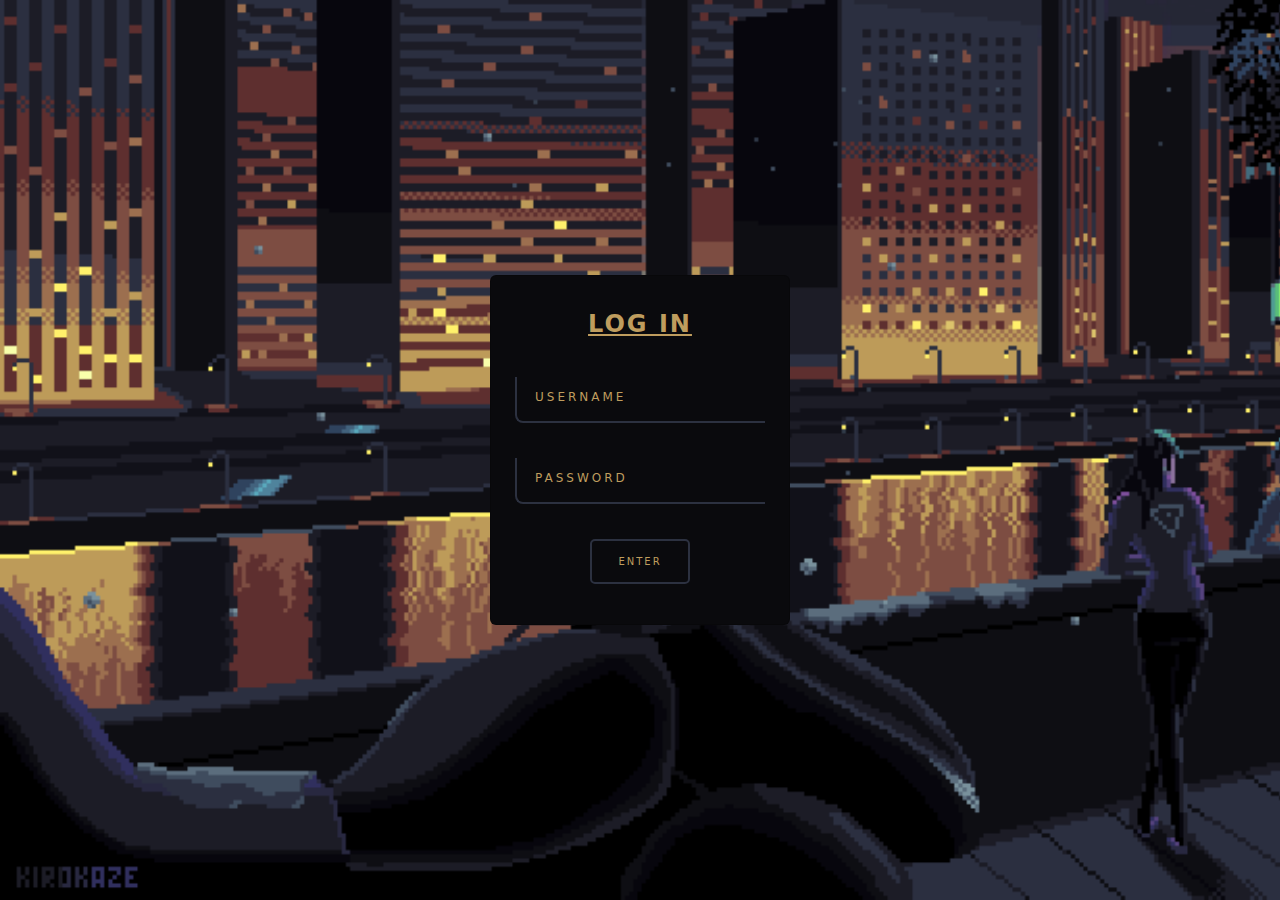
==== index.html @ 978ed66e "Login and Home Page Add" ====
<!DOCTYPE html>
<html lang="en">
<head>
    <meta charset="UTF-8">
    <meta name="viewport" content="width=device-width, initial-scale=1.0">
    <link rel="stylesheet" href="/src/frontend/css/style.css">
    <script src="https://cdn.jsdelivr.net/npm/bootstrap@5.3.3/dist/js/bootstrap.bundle.min.js" integrity="sha384-YvpcrYf0tY3lHB60NNkmXc5s9fDVZLESaAA55NDzOxhy9GkcIdslK1eN7N6jIeHz" crossorigin="anonymous"></script>
    <link href="https://cdn.jsdelivr.net/npm/bootstrap@5.3.3/dist/css/bootstrap.min.css" rel="stylesheet" integrity="sha384-QWTKZyjpPEjISv5WaRU9OFeRpok6YctnYmDr5pNlyT2bRjXh0JMhjY6hW+ALEwIH" crossorigin="anonymous">
    <title>PixelHub</title>
</head>
<body>
    <main>
        <div class="container">
            <div class="card">
                <a class="login">Log in</a>
                <div class="inputBox">
                    <input type="text" required="required">
                    <span class="user">Username</span>
                </div>
                <div class="inputBox">
                    <input type="password" required="required">
                    <span>Password</span>
                </div>
                <a href="src/frontend/pages/home.html"><button class="enter">Enter</button></a>
            </div>
        </div>
    </main>
    <footer></footer>
</body>
</html>
---- src/frontend/css/style.css ----
* {
    margin: 0;
    padding: 0;
    box-sizing: border-box;
}

body {
    display: flex;
    justify-content: center;
    align-items: center;
    min-height: 100vh;
    background-image: url('/src/frontend/img/background/login_fondo.gif');
    background-repeat: no-repeat;
    background-size: cover;
}

.login {
    color: #BF9D5E;
    text-transform: uppercase;
    letter-spacing: 2px;
    display: block;
    font-weight: bold;
    font-size: x-large;
}

.card {
    display: flex;
    justify-content: center;
    align-items: center;
    min-height: 350px;
    width: 300px;
    flex-direction: column;
    gap: 35px;
    background: #0A0A0D !important;
    border-radius: 8px;
}

.inputBox {
    position: relative;
    width: 250px;
}

.inputBox input {
    width: 100%;
    padding: 10px;
    outline: none;
    border: none;
    color: #BF9D5E;
    font-size: 1em;
    background: transparent;
    border-left: 2px solid #2C3140;
    border-bottom: 2px solid #2C3140;
    transition: 0.1s;
    border-bottom-left-radius: 8px;
}

.inputBox span {
    margin-top: 5px;
    position: absolute;
    left: 0;
    transform: translateY(-4px);
    margin-left: 10px;
    padding: 10px;
    pointer-events: none;
    font-size: 12px;
    color: #BF9D5E;
    text-transform: uppercase;
    transition: 0.5s;
    letter-spacing: 3px;
    border-radius: 8px;
}

.inputBox input:valid~span,
.inputBox input:focus~span {
    transform: translateX(113px) translateY(-15px);
    font-size: 0.8em;
    padding: 5px 10px;
    background: #0A0A0D;
    letter-spacing: 0.2em;
    color: #BF9D5E;
    border: 2px;
}

.inputBox input:valid,
.inputBox input:focus {
    border: 2px solid #BF9D5E;
    border-radius: 8px;
}

.enter {
    height: 45px;
    width: 100px;
    border-radius: 5px;
    border: 2px solid #2C3140;
    cursor: pointer;
    background-color: transparent;
    transition: 0.5s;
    text-transform: uppercase;
    color: #BF9D5E;
    font-size: 10px;
    letter-spacing: 2px;
    margin-bottom: 1em;
}

.enter:hover {
    background-color: #2C3140;
    color: #BF9D5E;
    border: 2px solid #BF9D5E;
}
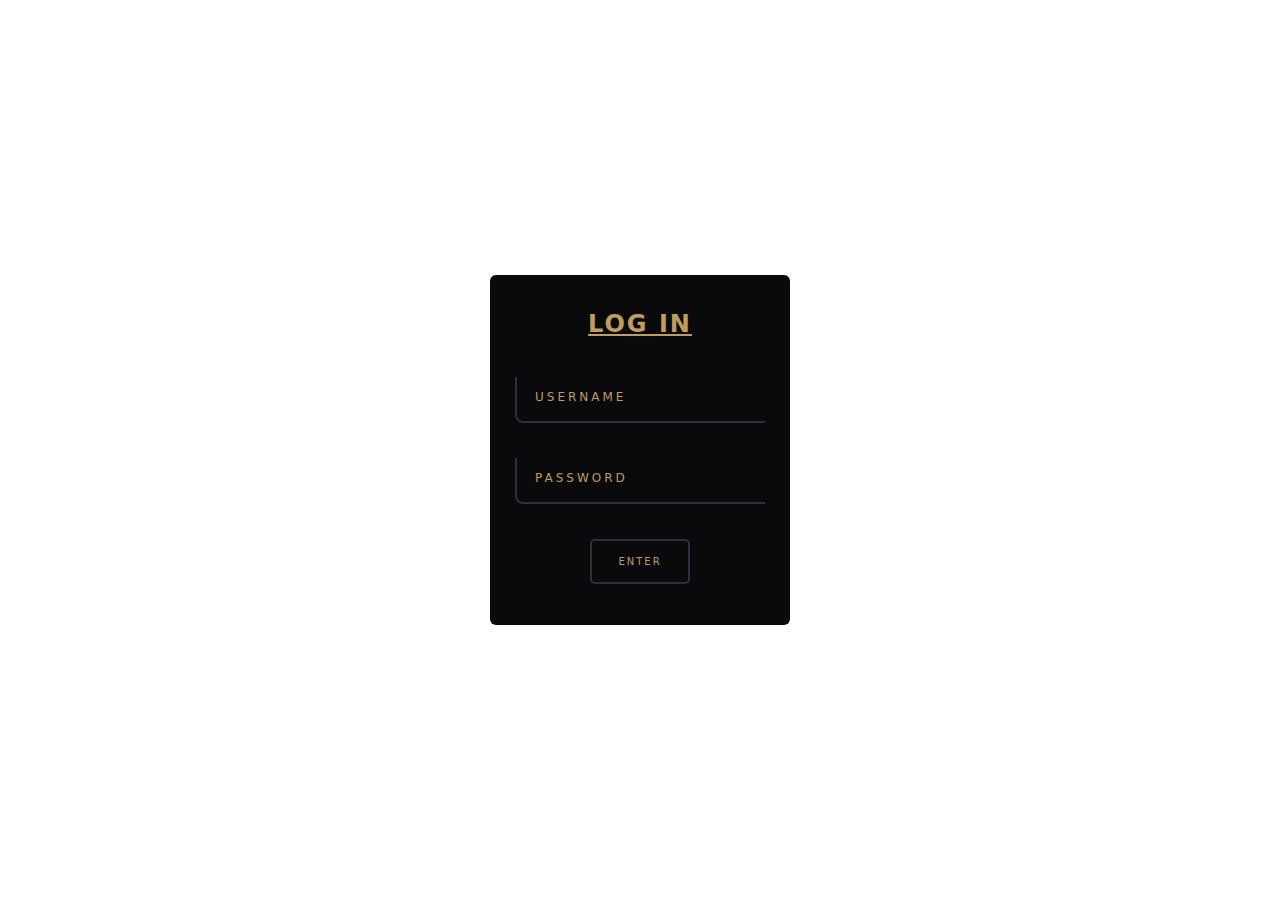
==== commit 00a5dca2: "redirection src" ====
--- a/index.html
+++ b/index.html
@@ -3,7 +3,7 @@
 <head>
     <meta charset="UTF-8">
     <meta name="viewport" content="width=device-width, initial-scale=1.0">
-    <link rel="stylesheet" href="/src/frontend/css/style.css">
+    <link rel="stylesheet" href="src/frontend/css/style.css">
     <script src="https://cdn.jsdelivr.net/npm/bootstrap@5.3.3/dist/js/bootstrap.bundle.min.js" integrity="sha384-YvpcrYf0tY3lHB60NNkmXc5s9fDVZLESaAA55NDzOxhy9GkcIdslK1eN7N6jIeHz" crossorigin="anonymous"></script>
     <link href="https://cdn.jsdelivr.net/npm/bootstrap@5.3.3/dist/css/bootstrap.min.css" rel="stylesheet" integrity="sha384-QWTKZyjpPEjISv5WaRU9OFeRpok6YctnYmDr5pNlyT2bRjXh0JMhjY6hW+ALEwIH" crossorigin="anonymous">
     <title>PixelHub</title>
--- a/src/frontend/css/style.css
+++ b/src/frontend/css/style.css
@@ -9,7 +9,7 @@
     justify-content: center;
     align-items: center;
     min-height: 100vh;
-    background-image: url('/src/frontend/img/background/login_fondo.gif');
+    background-image: url('src/frontend/img/background/login_fondo.gif');
     background-repeat: no-repeat;
     background-size: cover;
 }
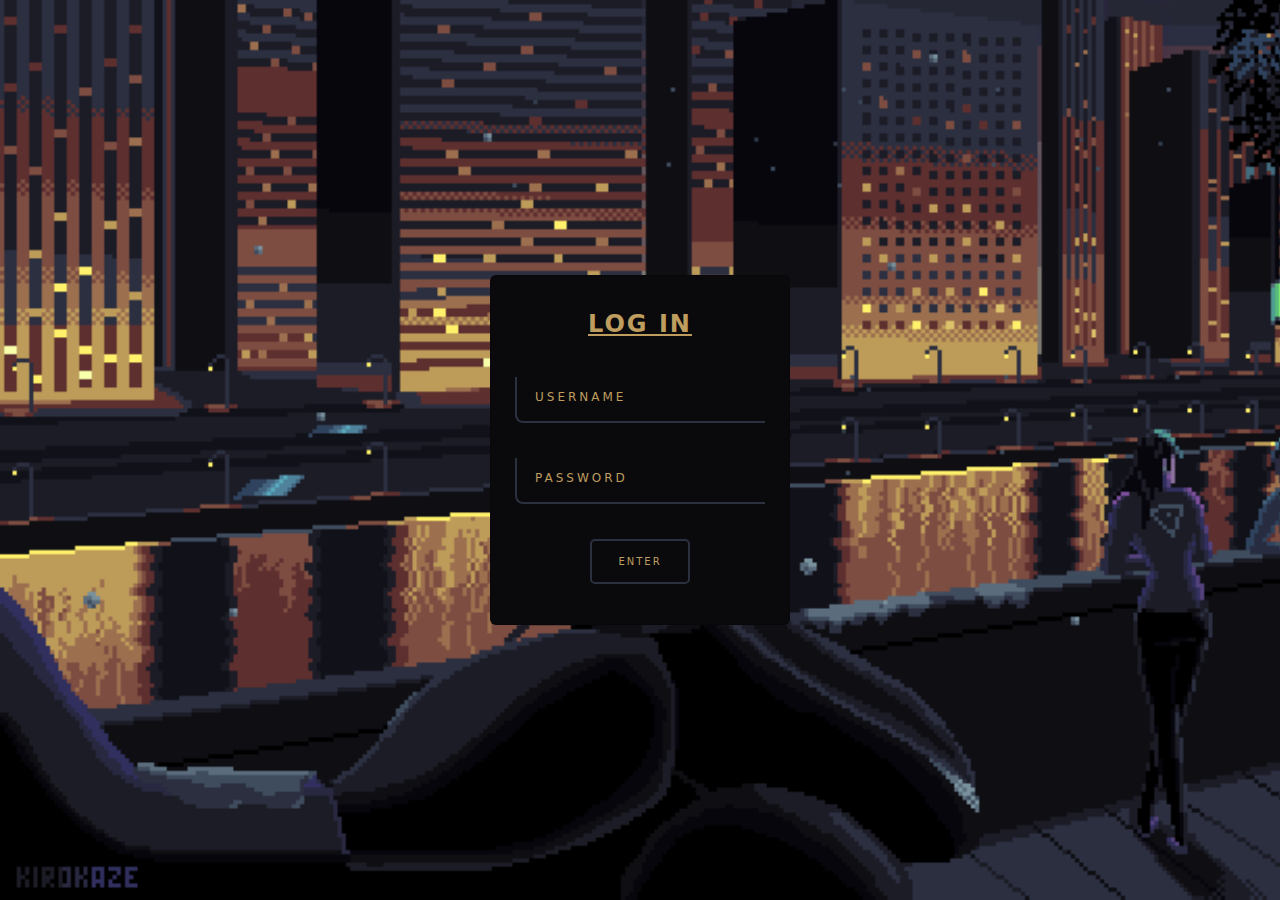
==== commit 6e3d0447: "update" ====
--- a/index.html
+++ b/index.html
@@ -3,7 +3,7 @@
 <head>
     <meta charset="UTF-8">
     <meta name="viewport" content="width=device-width, initial-scale=1.0">
-    <link rel="stylesheet" href="src/frontend/css/style.css">
+    <link rel="stylesheet" href="/src/frontend/css/style.css">
     <script src="https://cdn.jsdelivr.net/npm/bootstrap@5.3.3/dist/js/bootstrap.bundle.min.js" integrity="sha384-YvpcrYf0tY3lHB60NNkmXc5s9fDVZLESaAA55NDzOxhy9GkcIdslK1eN7N6jIeHz" crossorigin="anonymous"></script>
     <link href="https://cdn.jsdelivr.net/npm/bootstrap@5.3.3/dist/css/bootstrap.min.css" rel="stylesheet" integrity="sha384-QWTKZyjpPEjISv5WaRU9OFeRpok6YctnYmDr5pNlyT2bRjXh0JMhjY6hW+ALEwIH" crossorigin="anonymous">
     <title>PixelHub</title>
@@ -21,7 +21,7 @@
                     <input type="password" required="required">
                     <span>Password</span>
                 </div>
-                <a href="src/frontend/pages/home.html"><button class="enter">Enter</button></a>
+                <a href="/src/frontend/pages/home.html"><button class="enter">Enter</button></a>
             </div>
         </div>
     </main>
--- a/src/frontend/css/style.css
+++ b/src/frontend/css/style.css
@@ -9,7 +9,7 @@
     justify-content: center;
     align-items: center;
     min-height: 100vh;
-    background-image: url('src/frontend/img/background/login_fondo.gif');
+    background-image: url('/src/frontend/img/background/login_fondo.gif');
     background-repeat: no-repeat;
     background-size: cover;
 }
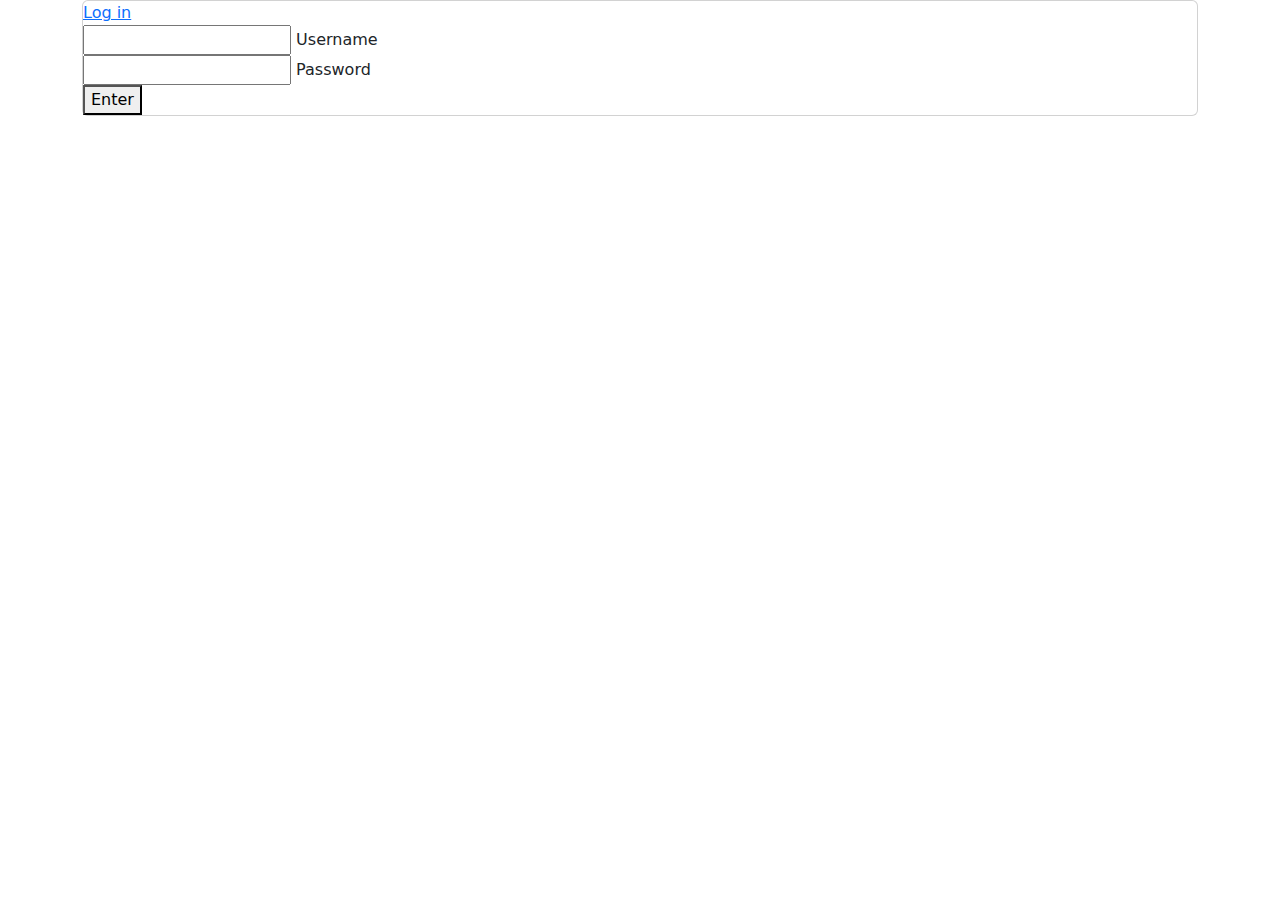
==== commit c6a5b6ab: "src Update" ====
--- a/index.html
+++ b/index.html
@@ -3,7 +3,7 @@
 <head>
     <meta charset="UTF-8">
     <meta name="viewport" content="width=device-width, initial-scale=1.0">
-    <link rel="stylesheet" href="/src/frontend/css/style.css">
+    <link rel="stylesheet" href="/PixelHub/src/frontend/css/style.css">
     <script src="https://cdn.jsdelivr.net/npm/bootstrap@5.3.3/dist/js/bootstrap.bundle.min.js" integrity="sha384-YvpcrYf0tY3lHB60NNkmXc5s9fDVZLESaAA55NDzOxhy9GkcIdslK1eN7N6jIeHz" crossorigin="anonymous"></script>
     <link href="https://cdn.jsdelivr.net/npm/bootstrap@5.3.3/dist/css/bootstrap.min.css" rel="stylesheet" integrity="sha384-QWTKZyjpPEjISv5WaRU9OFeRpok6YctnYmDr5pNlyT2bRjXh0JMhjY6hW+ALEwIH" crossorigin="anonymous">
     <title>PixelHub</title>
@@ -21,7 +21,7 @@
                     <input type="password" required="required">
                     <span>Password</span>
                 </div>
-                <a href="/src/frontend/pages/home.html"><button class="enter">Enter</button></a>
+                <a href="/PixelHub/src/frontend/pages/home.html"><button class="enter">Enter</button></a>
             </div>
         </div>
     </main>
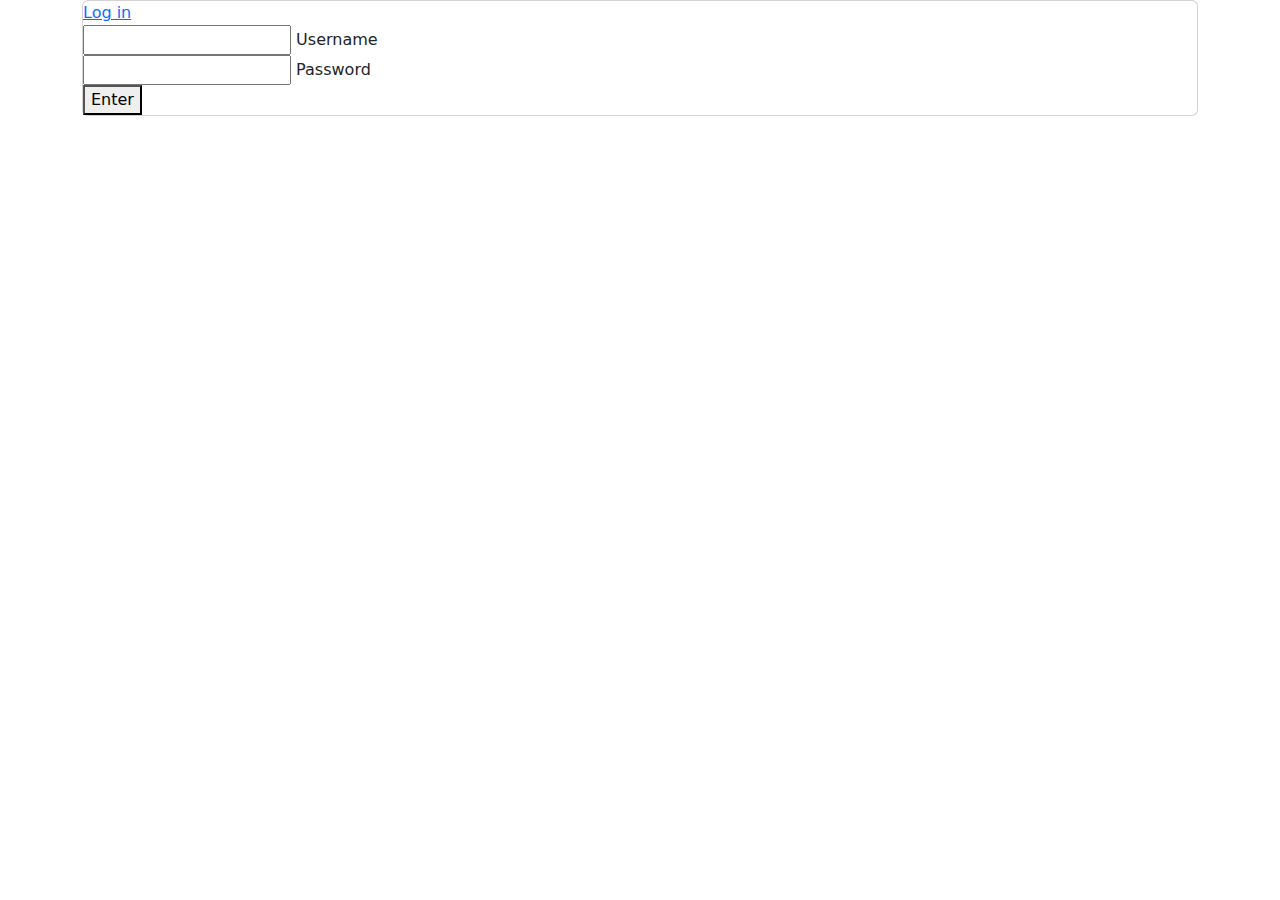
==== commit e6a70efc: "Add new Font and Logo" ====
--- a/index.html
+++ b/index.html
@@ -4,8 +4,12 @@
     <meta charset="UTF-8">
     <meta name="viewport" content="width=device-width, initial-scale=1.0">
     <link rel="stylesheet" href="/PixelHub/src/frontend/css/style.css">
+    <link rel="shortcut icon" href="/PixelHub/src/frontend/img/logo/PixelHubLogo.ico" type="image/x-icon">
     <script src="https://cdn.jsdelivr.net/npm/bootstrap@5.3.3/dist/js/bootstrap.bundle.min.js" integrity="sha384-YvpcrYf0tY3lHB60NNkmXc5s9fDVZLESaAA55NDzOxhy9GkcIdslK1eN7N6jIeHz" crossorigin="anonymous"></script>
     <link href="https://cdn.jsdelivr.net/npm/bootstrap@5.3.3/dist/css/bootstrap.min.css" rel="stylesheet" integrity="sha384-QWTKZyjpPEjISv5WaRU9OFeRpok6YctnYmDr5pNlyT2bRjXh0JMhjY6hW+ALEwIH" crossorigin="anonymous">
+    <link rel="preconnect" href="https://fonts.googleapis.com">
+    <link rel="preconnect" href="https://fonts.gstatic.com" crossorigin>
+    <link href="https://fonts.googleapis.com/css2?family=Barlow:ital,wght@0,100;0,200;0,300;0,400;0,500;0,600;0,700;0,800;0,900;1,100;1,200;1,300;1,400;1,500;1,600;1,700;1,800;1,900&display=swap" rel="stylesheet">
     <title>PixelHub</title>
 </head>
 <body>
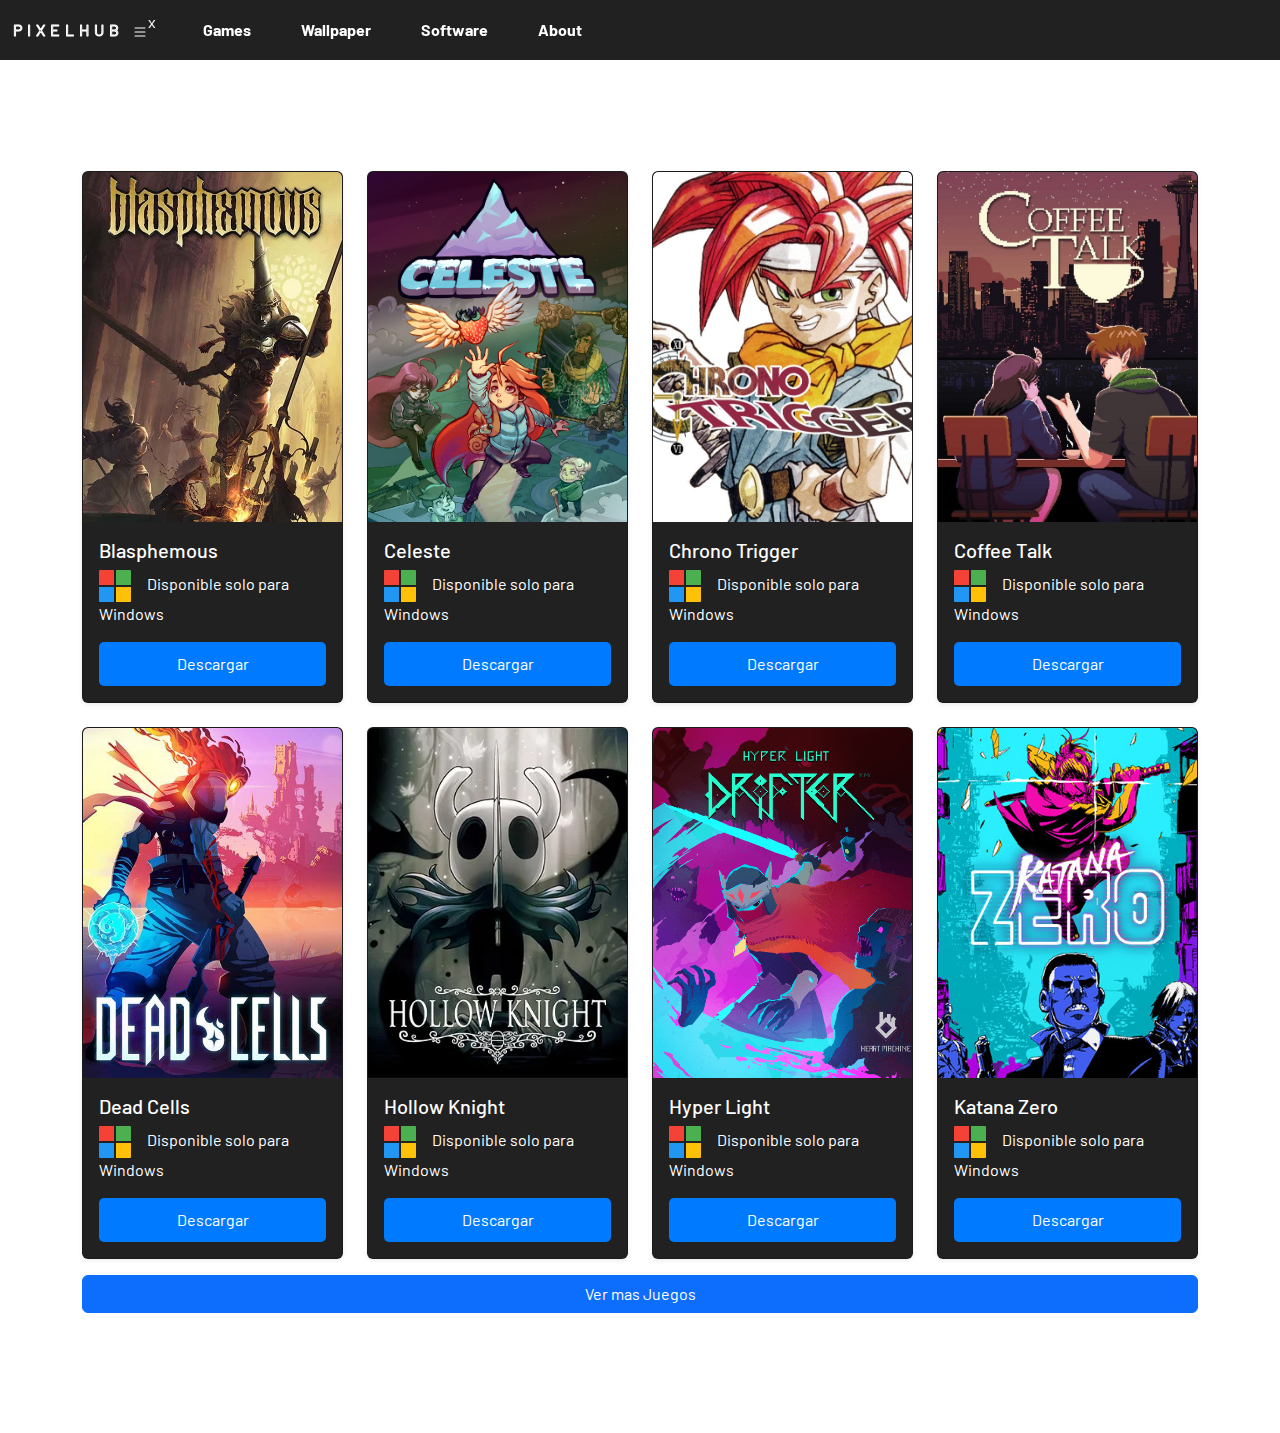
==== commit d9b6ead6: "new index" ====
--- a/index.html
+++ b/index.html
@@ -3,8 +3,9 @@
 <head>
     <meta charset="UTF-8">
     <meta name="viewport" content="width=device-width, initial-scale=1.0">
-    <link rel="stylesheet" href="/PixelHub/src/frontend/css/style.css">
-    <link rel="shortcut icon" href="/PixelHub/src/frontend/img/logo/PixelHubLogo.ico" type="image/x-icon">
+    <link rel="stylesheet" href="src/frontend/css/home.css">
+    <link rel="shortcut icon" href="src/frontend/img/logo/PixelHubLogo.ico" type="image/x-icon">
+    <script src="src/frontend/js/menu.js"></script>
     <script src="https://cdn.jsdelivr.net/npm/bootstrap@5.3.3/dist/js/bootstrap.bundle.min.js" integrity="sha384-YvpcrYf0tY3lHB60NNkmXc5s9fDVZLESaAA55NDzOxhy9GkcIdslK1eN7N6jIeHz" crossorigin="anonymous"></script>
     <link href="https://cdn.jsdelivr.net/npm/bootstrap@5.3.3/dist/css/bootstrap.min.css" rel="stylesheet" integrity="sha384-QWTKZyjpPEjISv5WaRU9OFeRpok6YctnYmDr5pNlyT2bRjXh0JMhjY6hW+ALEwIH" crossorigin="anonymous">
     <link rel="preconnect" href="https://fonts.googleapis.com">
@@ -13,22 +14,126 @@
     <title>PixelHub</title>
 </head>
 <body>
+    <header class="blurred-header">
+        <nav>
+            <a href="index.html">
+                <button class="button" data-text="Awesome" style="cursor: pointer;">
+                    <span class="actual-text">&nbsp;PixelHub&nbsp;</span>
+                    <span aria-hidden="true" class="hover-text">&nbsp;By StanlyDev&nbsp;</span>
+                </button>
+            </a>
+            <div class="menu-toggle" id="menu-toggle">
+                <svg xmlns="http://www.w3.org/2000/svg" width="16" height="16" fill="currentColor" class="bi bi-list" viewBox="0 0 16 16">
+                    <path fill-rule="evenodd" d="M2.5 12a.5.5 0 0 1 .5-.5h10a.5.5 0 0 1 0 1H3a.5.5 0 0 1-.5-.5m0-4a.5.5 0 0 1 .5-.5h10a.5.5 0 0 1 0 1H3a.5.5 0 0 1-.5-.5m0-4a.5.5 0 0 1 .5-.5h10a.5.5 0 0 1 0 1H3a.5.5 0 0 1-.5-.5"/>
+                </svg>
+            </div>
+            <div class="menu-toggle2" id="menu-toggle2">
+                <p>x</p>
+            </div>
+            <ul class="nav-container" id="nav-container">
+                <a href="src/frontend/pages/pg1.html"><li>Games</li></a>
+                <a href="src/frontend/pages/bg1.html"><li>Wallpaper</li></a>
+                <a href="src/frontend/pages/sw1.html"><li>Software</li></a>
+                <a href="src/frontend/pages/about.html"><li>About</li></a>
+            </ul>
+        </nav>
+    </header>    
     <main>
-        <div class="container">
-            <div class="card">
-                <a class="login">Log in</a>
-                <div class="inputBox">
-                    <input type="text" required="required">
-                    <span class="user">Username</span>
+        <div class="d-flex flex-column min-vh-100">
+            <main class="flex-1 py-5 px-3">
+                <div class="container">
+                    <h1 class="display-4 font-weight-bold mb-4">Juegos Destacados</h1>
+                    <div class="row row-cols-1 row-cols-sm-2 row-cols-md-3 row-cols-lg-4 g-4">
+                        <div class="col">
+                            <div class="card shadow-sm">
+                                <img src="src/frontend/img/img-game/Blasphemous.jpg" alt="Juego 1" class="card-img-top" width="300" height="200" style="height: 350px; object-fit: cover;">
+                                <div class="card-body">
+                                    <h5 class="card-title">Blasphemous</h5>
+                                    <p class="card-text"><img src="src/frontend/img/icon/microsoft.svg">Disponible solo para Windows</p>
+                                    <a href="https://www.mediafire.com/file/xb65084khhh94pn/Blasphemous.rar/file" target="_blank"><button class="btn btn-primary w-100">Descargar</button></a>
+                                </div>
+                            </div>
+                        </div>
+                        <div class="col">
+                            <div class="card shadow-sm">
+                                <img src="src/frontend/img/img-game/Celeste.png" alt="Juego 2" class="card-img-top" width="300" height="200" style="height: 350px; object-fit: cover;">
+                                <div class="card-body">
+                                    <h5 class="card-title">Celeste</h5>
+                                    <p class="card-text"><img src="src/frontend/img/icon/microsoft.svg">Disponible solo para Windows</p>
+                                    <a href="https://www.mediafire.com/file/ebcga6n6k19qqxs/Celeste.rar/file" target="_blank"><button class="btn btn-primary w-100">Descargar</button></a>
+                                </div>
+                            </div>
+                        </div>
+                        <div class="col">
+                            <div class="card shadow-sm">
+                                <img src="src/frontend/img/img-game/chronotrigger.jpg" alt="Juego 3" class="card-img-top" width="300" height="200" style="height: 350px; object-fit: cover;">
+                                <div class="card-body">
+                                    <h5 class="card-title">Chrono Trigger</h5>
+                                    <p class="card-text"><img src="src/frontend/img/icon/microsoft.svg">Disponible solo para Windows</p>
+                                    <a href="https://www.mediafire.com/file/w2d4vri21jurswa/Chrono_Trigger.rar/file" target="_blank"><button class="btn btn-primary w-100">Descargar</button></a>
+                                </div>
+                            </div>
+                        </div>
+                        <div class="col">
+                            <div class="card shadow-sm">
+                                <img src="src/frontend/img/img-game/CoffeeTalk.jpg" alt="Juego 4" class="card-img-top" width="300" height="200" style="height: 350px; object-fit: cover;">
+                                <div class="card-body"> 
+                                    <h5 class="card-title">Coffee Talk</h5>
+                                    <p class="card-text"><img src="src/frontend/img/icon/microsoft.svg">Disponible solo para Windows</p>
+                                    <a href="https://www.mediafire.com/file/rvbznqexv43l4e2/Coffe_Talk.rar/file" target="_blank"><button class="btn btn-primary w-100">Descargar</button></a>
+                                </div>
+                            </div>
+                        </div>
+                        <div class="col">
+                            <div class="card shadow-sm">
+                                <img src="src/frontend/img/img-game/DeadCells.jpg" alt="Juego 5" class="card-img-top" width="300" height="200" style="height: 350px; object-fit: cover;">
+                                <div class="card-body">
+                                    <h5 class="card-title">Dead Cells</h5>
+                                    <p class="card-text"><img src="src/frontend/img/icon/microsoft.svg">Disponible solo para Windows</p>
+                                    <a href="https://www.mediafire.com/file/cd06l8mdz85fuxm/Dead_Cells.rar/file" target="_blank"><button class="btn btn-primary w-100">Descargar</button></a>
+                                </div>
+                            </div>
+                        </div>
+                        <div class="col">
+                            <div class="card shadow-sm">
+                                <img src="src/frontend/img/img-game/HollowKnight.webp" alt="Juego 6" class="card-img-top" width="300" height="200" style="height: 350px; object-fit: cover;">
+                                <div class="card-body">
+                                    <h5 class="card-title">Hollow Knight</h5>
+                                    <p class="card-text"><img src="src/frontend/img/icon/microsoft.svg">Disponible solo para Windows</p>
+                                    <a href="https://www.mediafire.com/file/xbkeemu5wroa6fl/Hollow_Knight.rar/file" target="_blank"><button class="btn btn-primary w-100">Descargar</button></a>
+                                </div>
+                            </div>
+                        </div>
+                        <div class="col">
+                            <div class="card shadow-sm">
+                                <img src="src/frontend/img/img-game/HyperLight.png" alt="Juego 7" class="card-img-top" width="300" height="200" style="height: 350px; object-fit: cover;">
+                                <div class="card-body">
+                                    <h5 class="card-title">Hyper Light</h5>
+                                    <p class="card-text"><img src="src/frontend/img/icon/microsoft.svg">Disponible solo para Windows</p>
+                                    <a href="https://www.mediafire.com/file/5hl4b8mt5730yoj/HyperLightDrifter.rar/file" target="_blank"><button class="btn btn-primary w-100">Descargar</button></a>
+                                </div>
+                            </div>
+                        </div>
+                        <div class="col">
+                            <div class="card shadow-sm">
+                                <img src="src/frontend/img/img-game/KatanaZero.jpg" alt="Juego 8" class="card-img-top" width="300" height="200" style="height: 350px; object-fit: cover;">
+                                <div class="card-body">
+                                    <h5 class="card-title">Katana Zero</h5>
+                                    <p class="card-text"><img src="src/frontend/img/icon/microsoft.svg">Disponible solo para Windows</p>
+                                    <a href="https://www.mediafire.com/file/evfegvk6gn15a1e/Katana_Zero.rar/file" target="_blank"><button class="btn btn-primary w-100">Descargar</button></a>
+                                </div>
+                            </div>
+                        </div>
+                    </div>
+                    <a href="src/frontend/pages/pg1.html"><button class="btn btn-primary w-100" style="margin: 0 auto; margin-top: 1rem;">Ver mas Juegos</button></a>
                 </div>
-                <div class="inputBox">
-                    <input type="password" required="required">
-                    <span>Password</span>
+            </main>
+            <footer class="mt-auto py-3">
+                <div class="container">
+                    <p>&copy; 2024 PixelHub. All rights reserved.</p>
                 </div>
-                <a href="/PixelHub/src/frontend/pages/home.html"><button class="enter">Enter</button></a>
-            </div>
+            </footer>
         </div>
     </main>
-    <footer></footer>
 </body>
-</html>+</html>
--- a/src/frontend/css/home.css
+++ b/src/frontend/css/home.css
@@ -0,0 +1,253 @@
+* {
+    margin: 0;
+    padding: 0;
+    box-sizing: border-box;
+    font-family: "Barlow", sans-serif;
+}
+
+body {
+    min-height: 100vh;
+    background-image: url('/PixelHub/src/frontend/img/background/Home_fondo.png');
+    height: 100vh;
+    background-size: cover;
+    background-attachment: fixed;
+    background-repeat: no-repeat;
+}
+
+header {
+    position: fixed;
+    width: 100%;
+    background-color: #212121;
+    z-index: 10;
+}
+
+nav {
+    display: flex;
+    justify-content: center;
+    align-items: center;
+    padding: 5px;
+    color: #fff;
+    height: 60px;
+}
+
+nav button {
+    margin-top: 1rem;
+    height: 5rem;
+    margin-left: 20px;
+}
+
+.nav-container {
+    display: flex;
+    list-style: none;
+    gap: 20px;
+    margin-right: auto;
+}
+
+.nav-container li {
+    margin-top: 1rem;
+    font-weight: bold;
+    padding: 10px 15px;
+    cursor: pointer;
+    transition: background-color 0.3s;
+}
+
+.nav-container li:hover {
+    background-color: #333;
+}
+
+main {
+    padding-top: 2rem;
+}
+
+.container {
+    max-width: 1200px;
+    margin: 0 auto;
+    padding: 0 20px;
+}
+
+a{
+    text-decoration: none !important;
+    color: #fff !important;
+}
+
+h1 {
+    color: #fff !important;
+    text-align: justify;
+    font-weight: bold;
+    margin-bottom: 20px;
+}
+
+.grid {
+    display: grid;
+    gap: 20px;
+}
+
+.grid-cols-1 {
+    grid-template-columns: repeat(1, 1fr);
+}
+
+.sm\:grid-cols-2 {
+    grid-template-columns: repeat(2, 1fr);
+}
+
+.md\:grid-cols-3 {
+    grid-template-columns: repeat(3, 1fr);
+}
+
+.lg\:grid-cols-4 {
+    grid-template-columns: repeat(4, 1fr);
+}
+
+.card {
+    color: #fff !important;
+    background-color: #212121 !important;
+    border-radius: 8px;
+    box-shadow: 0 2px 4px rgba(0, 0, 0, 0.1);
+    overflow: hidden;
+    transition: transform 0.3s;
+    height: 100%;
+}
+
+.card:hover {
+    transform: translateY(-10px);
+
+}
+
+.card img {
+    width: 100%;
+    height: 100%;
+    object-fit: cover;
+}
+
+.card .p-6 {
+    padding: 20px;
+}
+
+.card h3 {
+    font-size: 1.25rem;
+    margin-bottom: 10px;
+}
+
+.card p {
+    color: #fff;
+}
+
+.card button {
+    background-color: #007bff;
+    color: #fff;
+    border: none;
+    padding: 10px 20px;
+    font-size: 1rem;
+    border-radius: 5px;
+    cursor: pointer;
+    transition: background-color 0.3s;
+}
+
+.card button:hover {
+    background-color: #0056b3;
+}
+
+footer {
+    background-color: transparent !important;
+    color: #fff;
+    padding-top: 20px;
+    bottom: 0;
+    text-align: center;
+}
+
+@media (max-width: 768px) {
+    .grid {
+        grid-template-columns: 1fr !important;
+    }
+
+    nav {
+        height: auto;
+    }
+
+    nav button {
+        margin-top: 1rem;
+        margin-left: 20px;
+    }
+
+    .nav-container {
+        flex-direction: row;
+        gap: 5px;
+        margin-right: 15px;
+    }
+
+    .nav-container li {
+        padding: 1px 1px;
+        margin: 0;
+        margin-top: 15px;
+    }
+}
+
+.button {
+    margin: 0;
+    height: auto;
+    background: transparent;
+    padding: 0;
+    border: none;
+    cursor: pointer;
+  }
+
+  .button {
+    --text-stroke-color: #fff;
+    --fs-size: 1em;
+    letter-spacing: 5px;
+    text-decoration: none;
+    font-size: var(--fs-size);
+    position: relative;
+    text-transform: uppercase;
+    color: transparent;
+    -webkit-text-stroke: 1px var(--text-stroke-color);
+  }
+  /* this is the text, when you hover on button */
+  .hover-text {
+    position: absolute;
+    box-sizing: border-box;
+    content: attr(data-text);
+    color: var(--animation-color);
+    background-color: #212121;
+    width: 0%;
+    height: 2rem;
+    inset: 0;
+    border-right: var(--border-right) solid var(--animation-color);
+    overflow: hidden;
+    transition: 0.5s;
+    font-size: 10px;
+    -webkit-text-stroke: 1px var(--animation-color);
+  }
+
+  .button:hover .hover-text {
+    width: 100%;
+    filter: drop-shadow(0 0 25px var(--animation-color))
+  }
+
+  @keyframes show {
+    from{
+        opacity: 0;
+        scale: 25%;
+    } 
+    to{
+        opacity: 1;
+        scale: 100%;
+    }
+  }
+
+  .card{
+    view-timeline-name: --image;
+    view-timeline-axis: block;
+
+    animation-timeline: --image;
+    animation-name: show;
+
+    animation-range: entry 25% cover 30%;
+    animation-fill-mode: both;
+  }
+
+  .card-text img{
+    height: 2rem;
+    width: auto;
+    margin-right: 1rem;
+  }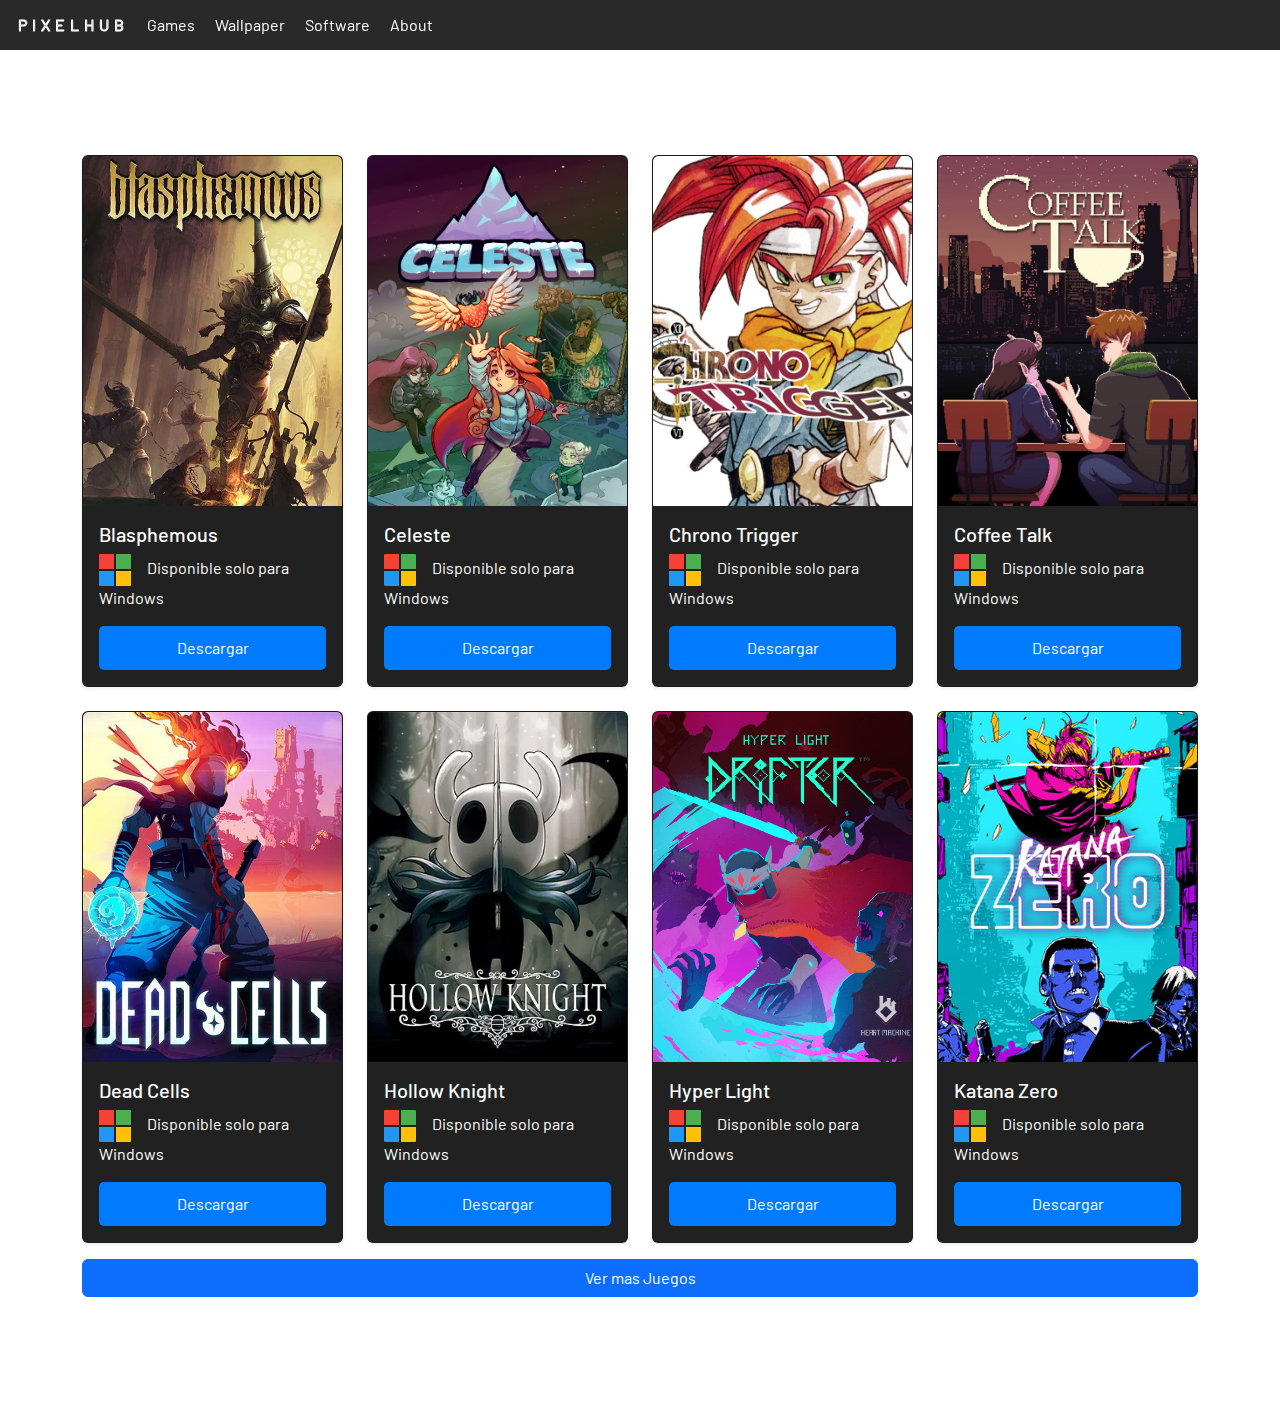
==== commit 3faa24ca: "update" ====
--- a/index.html
+++ b/index.html
@@ -3,9 +3,9 @@
 <head>
     <meta charset="UTF-8">
     <meta name="viewport" content="width=device-width, initial-scale=1.0">
-    <link rel="stylesheet" href="src/frontend/css/home.css">
-    <link rel="shortcut icon" href="src/frontend/img/logo/PixelHubLogo.ico" type="image/x-icon">
-    <script src="src/frontend/js/menu.js"></script>
+    <link rel="stylesheet" href="/src/frontend/css/home.css">
+    <link rel="shortcut icon" href="/src/frontend/img/logo/PixelHubLogo.ico" type="image/x-icon">
+    <script src="/src/frontend/js/menu.js"></script>
     <script src="https://cdn.jsdelivr.net/npm/bootstrap@5.3.3/dist/js/bootstrap.bundle.min.js" integrity="sha384-YvpcrYf0tY3lHB60NNkmXc5s9fDVZLESaAA55NDzOxhy9GkcIdslK1eN7N6jIeHz" crossorigin="anonymous"></script>
     <link href="https://cdn.jsdelivr.net/npm/bootstrap@5.3.3/dist/css/bootstrap.min.css" rel="stylesheet" integrity="sha384-QWTKZyjpPEjISv5WaRU9OFeRpok6YctnYmDr5pNlyT2bRjXh0JMhjY6hW+ALEwIH" crossorigin="anonymous">
     <link rel="preconnect" href="https://fonts.googleapis.com">
@@ -31,10 +31,10 @@
                 <p>x</p>
             </div>
             <ul class="nav-container" id="nav-container">
-                <a href="src/frontend/pages/pg1.html"><li>Games</li></a>
-                <a href="src/frontend/pages/bg1.html"><li>Wallpaper</li></a>
-                <a href="src/frontend/pages/sw1.html"><li>Software</li></a>
-                <a href="src/frontend/pages/about.html"><li>About</li></a>
+                <a href="/src/frontend/pages/pg1.html"><li>Games</li></a>
+                <a href="/src/frontend/pages/bg1.html"><li>Wallpaper</li></a>
+                <a href="/src/frontend/pages/sw1.html"><li>Software</li></a>
+                <a href="/src/frontend/pages/about.html"><li>About</li></a>
             </ul>
         </nav>
     </header>    
@@ -46,86 +46,86 @@
                     <div class="row row-cols-1 row-cols-sm-2 row-cols-md-3 row-cols-lg-4 g-4">
                         <div class="col">
                             <div class="card shadow-sm">
-                                <img src="src/frontend/img/img-game/Blasphemous.jpg" alt="Juego 1" class="card-img-top" width="300" height="200" style="height: 350px; object-fit: cover;">
+                                <img src="/src/frontend/img/img-game/Blasphemous.jpg" alt="Juego 1" class="card-img-top" width="300" height="200" style="height: 350px; object-fit: cover;">
                                 <div class="card-body">
                                     <h5 class="card-title">Blasphemous</h5>
-                                    <p class="card-text"><img src="src/frontend/img/icon/microsoft.svg">Disponible solo para Windows</p>
+                                    <p class="card-text"><img src="/src/frontend/img/icon/microsoft.svg">Disponible solo para Windows</p>
                                     <a href="https://www.mediafire.com/file/xb65084khhh94pn/Blasphemous.rar/file" target="_blank"><button class="btn btn-primary w-100">Descargar</button></a>
                                 </div>
                             </div>
                         </div>
                         <div class="col">
                             <div class="card shadow-sm">
-                                <img src="src/frontend/img/img-game/Celeste.png" alt="Juego 2" class="card-img-top" width="300" height="200" style="height: 350px; object-fit: cover;">
+                                <img src="/src/frontend/img/img-game/Celeste.png" alt="Juego 2" class="card-img-top" width="300" height="200" style="height: 350px; object-fit: cover;">
                                 <div class="card-body">
                                     <h5 class="card-title">Celeste</h5>
-                                    <p class="card-text"><img src="src/frontend/img/icon/microsoft.svg">Disponible solo para Windows</p>
+                                    <p class="card-text"><img src="/src/frontend/img/icon/microsoft.svg">Disponible solo para Windows</p>
                                     <a href="https://www.mediafire.com/file/ebcga6n6k19qqxs/Celeste.rar/file" target="_blank"><button class="btn btn-primary w-100">Descargar</button></a>
                                 </div>
                             </div>
                         </div>
                         <div class="col">
                             <div class="card shadow-sm">
-                                <img src="src/frontend/img/img-game/chronotrigger.jpg" alt="Juego 3" class="card-img-top" width="300" height="200" style="height: 350px; object-fit: cover;">
+                                <img src="/src/frontend/img/img-game/chronotrigger.jpg" alt="Juego 3" class="card-img-top" width="300" height="200" style="height: 350px; object-fit: cover;">
                                 <div class="card-body">
                                     <h5 class="card-title">Chrono Trigger</h5>
-                                    <p class="card-text"><img src="src/frontend/img/icon/microsoft.svg">Disponible solo para Windows</p>
+                                    <p class="card-text"><img src="/src/frontend/img/icon/microsoft.svg">Disponible solo para Windows</p>
                                     <a href="https://www.mediafire.com/file/w2d4vri21jurswa/Chrono_Trigger.rar/file" target="_blank"><button class="btn btn-primary w-100">Descargar</button></a>
                                 </div>
                             </div>
                         </div>
                         <div class="col">
                             <div class="card shadow-sm">
-                                <img src="src/frontend/img/img-game/CoffeeTalk.jpg" alt="Juego 4" class="card-img-top" width="300" height="200" style="height: 350px; object-fit: cover;">
+                                <img src="/src/frontend/img/img-game/CoffeeTalk.jpg" alt="Juego 4" class="card-img-top" width="300" height="200" style="height: 350px; object-fit: cover;">
                                 <div class="card-body"> 
                                     <h5 class="card-title">Coffee Talk</h5>
-                                    <p class="card-text"><img src="src/frontend/img/icon/microsoft.svg">Disponible solo para Windows</p>
+                                    <p class="card-text"><img src="/src/frontend/img/icon/microsoft.svg">Disponible solo para Windows</p>
                                     <a href="https://www.mediafire.com/file/rvbznqexv43l4e2/Coffe_Talk.rar/file" target="_blank"><button class="btn btn-primary w-100">Descargar</button></a>
                                 </div>
                             </div>
                         </div>
                         <div class="col">
                             <div class="card shadow-sm">
-                                <img src="src/frontend/img/img-game/DeadCells.jpg" alt="Juego 5" class="card-img-top" width="300" height="200" style="height: 350px; object-fit: cover;">
+                                <img src="/src/frontend/img/img-game/DeadCells.jpg" alt="Juego 5" class="card-img-top" width="300" height="200" style="height: 350px; object-fit: cover;">
                                 <div class="card-body">
                                     <h5 class="card-title">Dead Cells</h5>
-                                    <p class="card-text"><img src="src/frontend/img/icon/microsoft.svg">Disponible solo para Windows</p>
+                                    <p class="card-text"><img src="/src/frontend/img/icon/microsoft.svg">Disponible solo para Windows</p>
                                     <a href="https://www.mediafire.com/file/cd06l8mdz85fuxm/Dead_Cells.rar/file" target="_blank"><button class="btn btn-primary w-100">Descargar</button></a>
                                 </div>
                             </div>
                         </div>
                         <div class="col">
                             <div class="card shadow-sm">
-                                <img src="src/frontend/img/img-game/HollowKnight.webp" alt="Juego 6" class="card-img-top" width="300" height="200" style="height: 350px; object-fit: cover;">
+                                <img src="/src/frontend/img/img-game/HollowKnight.webp" alt="Juego 6" class="card-img-top" width="300" height="200" style="height: 350px; object-fit: cover;">
                                 <div class="card-body">
                                     <h5 class="card-title">Hollow Knight</h5>
-                                    <p class="card-text"><img src="src/frontend/img/icon/microsoft.svg">Disponible solo para Windows</p>
+                                    <p class="card-text"><img src="/src/frontend/img/icon/microsoft.svg">Disponible solo para Windows</p>
                                     <a href="https://www.mediafire.com/file/xbkeemu5wroa6fl/Hollow_Knight.rar/file" target="_blank"><button class="btn btn-primary w-100">Descargar</button></a>
                                 </div>
                             </div>
                         </div>
                         <div class="col">
                             <div class="card shadow-sm">
-                                <img src="src/frontend/img/img-game/HyperLight.png" alt="Juego 7" class="card-img-top" width="300" height="200" style="height: 350px; object-fit: cover;">
+                                <img src="/src/frontend/img/img-game/HyperLight.png" alt="Juego 7" class="card-img-top" width="300" height="200" style="height: 350px; object-fit: cover;">
                                 <div class="card-body">
                                     <h5 class="card-title">Hyper Light</h5>
-                                    <p class="card-text"><img src="src/frontend/img/icon/microsoft.svg">Disponible solo para Windows</p>
+                                    <p class="card-text"><img src="/src/frontend/img/icon/microsoft.svg">Disponible solo para Windows</p>
                                     <a href="https://www.mediafire.com/file/5hl4b8mt5730yoj/HyperLightDrifter.rar/file" target="_blank"><button class="btn btn-primary w-100">Descargar</button></a>
                                 </div>
                             </div>
                         </div>
                         <div class="col">
                             <div class="card shadow-sm">
-                                <img src="src/frontend/img/img-game/KatanaZero.jpg" alt="Juego 8" class="card-img-top" width="300" height="200" style="height: 350px; object-fit: cover;">
+                                <img src="/src/frontend/img/img-game/KatanaZero.jpg" alt="Juego 8" class="card-img-top" width="300" height="200" style="height: 350px; object-fit: cover;">
                                 <div class="card-body">
                                     <h5 class="card-title">Katana Zero</h5>
-                                    <p class="card-text"><img src="src/frontend/img/icon/microsoft.svg">Disponible solo para Windows</p>
+                                    <p class="card-text"><img src="/src/frontend/img/icon/microsoft.svg">Disponible solo para Windows</p>
                                     <a href="https://www.mediafire.com/file/evfegvk6gn15a1e/Katana_Zero.rar/file" target="_blank"><button class="btn btn-primary w-100">Descargar</button></a>
                                 </div>
                             </div>
                         </div>
                     </div>
-                    <a href="src/frontend/pages/pg1.html"><button class="btn btn-primary w-100" style="margin: 0 auto; margin-top: 1rem;">Ver mas Juegos</button></a>
+                    <a href="/src/frontend/pages/pg1.html"><button class="btn btn-primary w-100" style="margin: 0 auto; margin-top: 1rem;">Ver mas Juegos</button></a>
                 </div>
             </main>
             <footer class="mt-auto py-3">
--- a/src/frontend/css/home.css
+++ b/src/frontend/css/home.css
@@ -7,56 +7,73 @@
 
 body {
     min-height: 100vh;
-    background-image: url('/PixelHub/src/frontend/img/background/Home_fondo.png');
+    background-image: url('src/frontend/img/background/Home_fondo.png');
     height: 100vh;
     background-size: cover;
     background-attachment: fixed;
     background-repeat: no-repeat;
 }
 
-header {
+.blurred-header {
     position: fixed;
     width: 100%;
-    background-color: #212121;
-    z-index: 10;
+    z-index: 1;
+    font-size: 1rem;
+    background-color: rgba(33, 33, 33, 0.8);
+    color: #fff;
+}
+
+.blurred-header::before {
+    content: '';
+    position: absolute;
+    top: 0;
+    left: 0;
+    width: 100%;
+    height: 100%;
+    background: rgba(33, 33, 33, 0.8);
+    backdrop-filter: blur(10px);
+    z-index: -1;
 }
 
 nav {
     display: flex;
-    justify-content: center;
     align-items: center;
-    padding: 5px;
-    color: #fff;
-    height: 60px;
-}
-
-nav button {
-    margin-top: 1rem;
-    height: 5rem;
-    margin-left: 20px;
+    justify-content: space-between;
+    padding: 10px;
+    height: 50px;
 }
 
 .nav-container {
+    list-style: none;
+    padding: 0;
+    margin: 0;
     display: flex;
-    list-style: none;
-    gap: 20px;
     margin-right: auto;
 }
 
 .nav-container li {
-    margin-top: 1rem;
+    margin: 0 10px;
+}
+
+.nav-container a {
+    text-decoration: none;
+    color: #fff;
+}
+
+.menu-toggle {
+    display: none;
+}
+
+.menu-toggle2 {
+    display: none;
+}
+
+.nav-container li:hover {
     font-weight: bold;
-    padding: 10px 15px;
-    cursor: pointer;
-    transition: background-color 0.3s;
-}
-
-.nav-container li:hover {
-    background-color: #333;
 }
 
 main {
-    padding-top: 2rem;
+    padding-top: 1rem;
 }
 
 .container {
@@ -160,25 +177,39 @@
         grid-template-columns: 1fr !important;
     }
 
-    nav {
-        height: auto;
-    }
-
-    nav button {
+    .nav-container {
+        display: flex;
+        flex-direction: column;
+        width: 100%;
+        background-color: rgba(33, 33, 33, 0.8);
+        backdrop-filter: blur(10px);
+        position: absolute;
+        top: 50px;
+        left: 0;
+        opacity: 0;
+        transform: translateY(-20px);
+        transition: opacity 0.3s ease, transform 0.3s ease;
+    }
+
+    .nav-container.active {
+        opacity: 1;
+        transform: translateY(0);
+    }
+
+    .nav-container li {
+        margin: 10px 0;
+        text-align: center;
+    }
+
+    .menu-toggle {
+        display: block;
+    }
+
+    .menu-toggle2{
+        display: none;
+        color: red;
+        font-size: 1.5rem;
         margin-top: 1rem;
-        margin-left: 20px;
-    }
-
-    .nav-container {
-        flex-direction: row;
-        gap: 5px;
-        margin-right: 15px;
-    }
-
-    .nav-container li {
-        padding: 1px 1px;
-        margin: 0;
-        margin-top: 15px;
     }
 }
 
